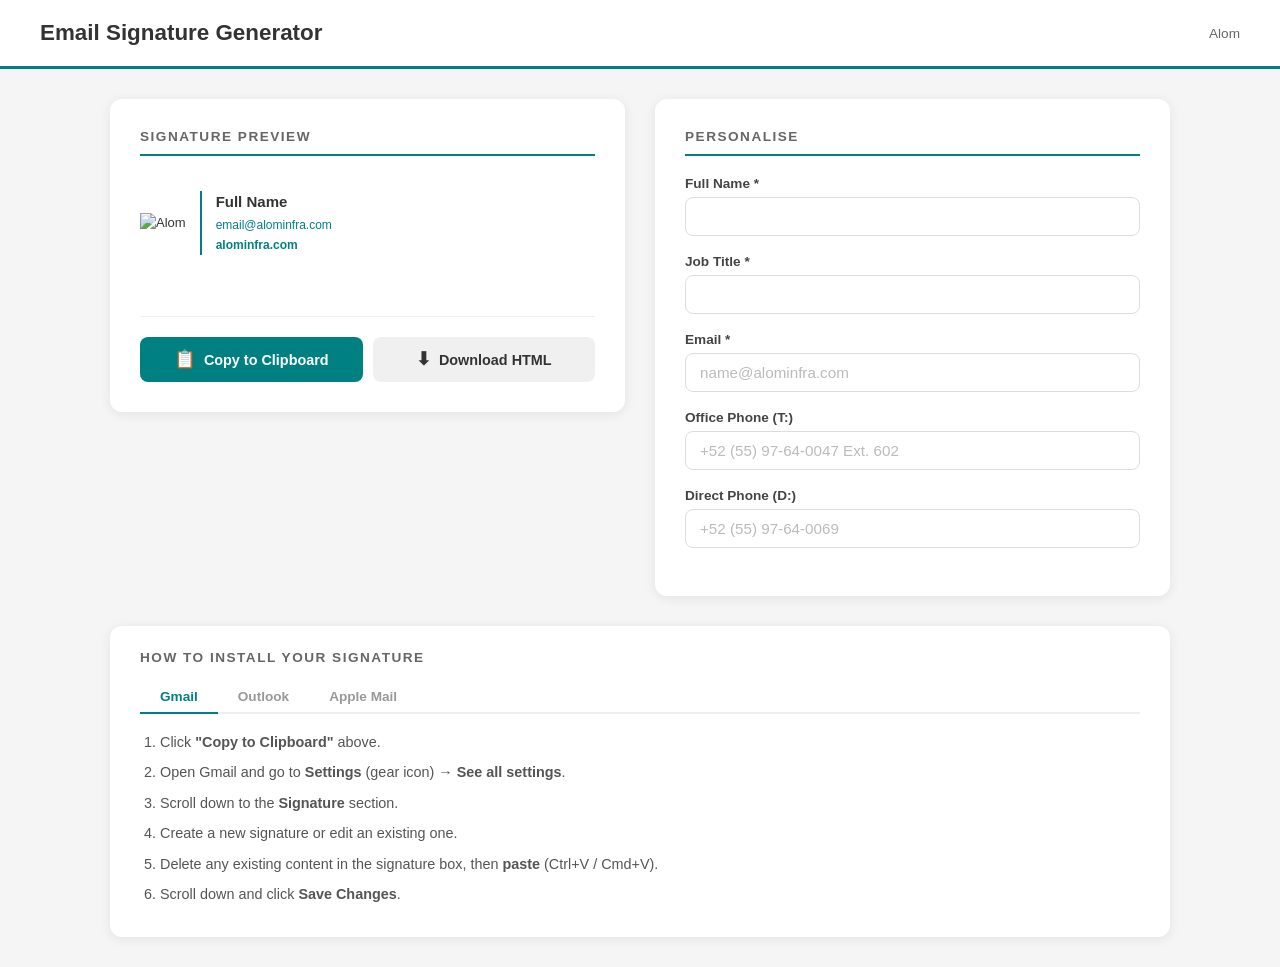
==== clients/alom/index.html @ 448b0e9b "Add Alom client with custom signature template New template with vertical divider layout, office/dir" ====
<!DOCTYPE html>
<html lang="en">
<head>
  <meta charset="UTF-8">
  <meta name="viewport" content="width=device-width, initial-scale=1.0">
  <title>Alom - Email Signature Generator</title>
  <link rel="stylesheet" href="../../shared/style.css">
</head>
<body>

  <div class="header">
    <h1>Email Signature Generator</h1>
    <span class="company-badge">Alom</span>
  </div>

  <div class="container">
    <!-- Preview Panel -->
    <div class="preview-panel">
      <h2>Signature Preview</h2>
      <div id="signature-preview"></div>
      <div class="actions">
        <button class="btn btn-primary" onclick="SignatureApp.copyToClipboard()">
          <span class="icon">&#128203;</span> Copy to Clipboard
        </button>
        <button class="btn btn-secondary" onclick="SignatureApp.downloadHTML()">
          <span class="icon">&#11015;</span> Download HTML
        </button>
      </div>
    </div>

    <!-- Form Panel -->
    <div class="form-panel">
      <h2>Personalise</h2>
      <div id="form-fields"></div>
    </div>
  </div>

  <!-- Install Instructions -->
  <div class="instructions">
    <div class="instructions-card">
      <h3>How to Install Your Signature</h3>
      <div class="tabs">
        <button class="tab active" data-tab="gmail">Gmail</button>
        <button class="tab" data-tab="outlook">Outlook</button>
        <button class="tab" data-tab="applemail">Apple Mail</button>
      </div>
      <div id="gmail" class="tab-content active">
        <ol>
          <li>Click <strong>"Copy to Clipboard"</strong> above.</li>
          <li>Open Gmail and go to <strong>Settings</strong> (gear icon) &rarr; <strong>See all settings</strong>.</li>
          <li>Scroll down to the <strong>Signature</strong> section.</li>
          <li>Create a new signature or edit an existing one.</li>
          <li>Delete any existing content in the signature box, then <strong>paste</strong> (Ctrl+V / Cmd+V).</li>
          <li>Scroll down and click <strong>Save Changes</strong>.</li>
        </ol>
      </div>
      <div id="outlook" class="tab-content">
        <ol>
          <li>Click <strong>"Copy to Clipboard"</strong> above.</li>
          <li>Open Outlook and go to <strong>Settings</strong> &rarr; <strong>Mail</strong> &rarr; <strong>Compose and reply</strong>.</li>
          <li>Under <strong>Email signature</strong>, create a new signature or edit an existing one.</li>
          <li>Clear the box, then <strong>paste</strong> (Ctrl+V / Cmd+V).</li>
          <li>Click <strong>Save</strong>.</li>
        </ol>
      </div>
      <div id="applemail" class="tab-content">
        <ol>
          <li>Click <strong>"Download HTML"</strong> above to download the signature file.</li>
          <li>Open the downloaded HTML file in <strong>Safari</strong>.</li>
          <li>Select all (Cmd+A) and copy (Cmd+C).</li>
          <li>Open <strong>Mail</strong> &rarr; <strong>Settings</strong> &rarr; <strong>Signatures</strong>.</li>
          <li>Create a new signature and paste (Cmd+V).</li>
        </ol>
      </div>
    </div>
  </div>

  <script src="../../shared/signature.js"></script>
</body>
</html>
---- shared/style.css ----
* {
  margin: 0;
  padding: 0;
  box-sizing: border-box;
}

body {
  font-family: 'Segoe UI', -apple-system, BlinkMacSystemFont, sans-serif;
  background: #f5f5f5;
  color: #333;
  min-height: 100vh;
}

/* Header */
.header {
  background: #fff;
  border-bottom: 3px solid var(--accent-color, #C8A951);
  padding: 20px 40px;
  display: flex;
  align-items: center;
  justify-content: space-between;
}

.header h1 {
  font-size: 1.4rem;
  color: var(--text-color, #333);
  font-weight: 600;
}

.header .company-badge {
  font-size: 0.85rem;
  color: var(--secondary-color, #666);
}

/* Main Layout */
.container {
  max-width: 1100px;
  margin: 30px auto;
  padding: 0 20px;
  display: grid;
  grid-template-columns: 1fr 1fr;
  gap: 30px;
  align-items: start;
}

/* Preview Panel */
.preview-panel {
  background: #fff;
  border-radius: 12px;
  padding: 30px;
  box-shadow: 0 2px 12px rgba(0, 0, 0, 0.08);
  position: sticky;
  top: 20px;
}

.preview-panel h2 {
  font-size: 0.85rem;
  text-transform: uppercase;
  letter-spacing: 1.5px;
  color: var(--secondary-color, #666);
  margin-bottom: 20px;
  padding-bottom: 10px;
  border-bottom: 2px solid var(--accent-color, #C8A951);
}

#signature-preview {
  padding: 15px 0;
  min-height: 120px;
}

/* Action Buttons */
.actions {
  display: flex;
  gap: 10px;
  margin-top: 20px;
  padding-top: 20px;
  border-top: 1px solid #eee;
}

.btn {
  flex: 1;
  padding: 12px 20px;
  border: none;
  border-radius: 8px;
  font-size: 0.9rem;
  font-weight: 600;
  cursor: pointer;
  transition: all 0.2s;
  display: flex;
  align-items: center;
  justify-content: center;
  gap: 8px;
}

.btn-primary {
  background: var(--primary-color, #9B1B30);
  color: #fff;
}

.btn-primary:hover {
  opacity: 0.9;
  transform: translateY(-1px);
}

.btn-secondary {
  background: #f0f0f0;
  color: #333;
}

.btn-secondary:hover {
  background: #e0e0e0;
  transform: translateY(-1px);
}

.btn .icon {
  font-size: 1.1rem;
}

/* Success Toast */
.toast {
  position: fixed;
  bottom: 30px;
  left: 50%;
  transform: translateX(-50%) translateY(100px);
  background: #2d8a4e;
  color: #fff;
  padding: 12px 24px;
  border-radius: 8px;
  font-size: 0.9rem;
  font-weight: 500;
  box-shadow: 0 4px 12px rgba(0, 0, 0, 0.2);
  transition: transform 0.3s ease;
  z-index: 1000;
}

.toast.show {
  transform: translateX(-50%) translateY(0);
}

/* Form Panel */
.form-panel {
  background: #fff;
  border-radius: 12px;
  padding: 30px;
  box-shadow: 0 2px 12px rgba(0, 0, 0, 0.08);
}

.form-panel h2 {
  font-size: 0.85rem;
  text-transform: uppercase;
  letter-spacing: 1.5px;
  color: var(--secondary-color, #666);
  margin-bottom: 20px;
  padding-bottom: 10px;
  border-bottom: 2px solid var(--accent-color, #C8A951);
}

.form-group {
  margin-bottom: 18px;
}

.form-group label {
  display: block;
  font-size: 0.85rem;
  font-weight: 600;
  color: #444;
  margin-bottom: 6px;
}

.form-group input,
.form-group select {
  width: 100%;
  padding: 10px 14px;
  border: 1.5px solid #ddd;
  border-radius: 8px;
  font-size: 0.95rem;
  color: #333;
  transition: border-color 0.2s;
  font-family: inherit;
}

.form-group input:focus,
.form-group select:focus {
  outline: none;
  border-color: var(--primary-color, #9B1B30);
  box-shadow: 0 0 0 3px rgba(155, 27, 48, 0.1);
}

.form-group input::placeholder {
  color: #bbb;
}

/* Instructions Panel */
.instructions {
  max-width: 1100px;
  margin: 0 auto 30px;
  padding: 0 20px;
}

.instructions-card {
  background: #fff;
  border-radius: 12px;
  padding: 24px 30px;
  box-shadow: 0 2px 12px rgba(0, 0, 0, 0.08);
}

.instructions-card h3 {
  font-size: 0.85rem;
  text-transform: uppercase;
  letter-spacing: 1.5px;
  color: var(--secondary-color, #666);
  margin-bottom: 16px;
}

.instructions-card .tabs {
  display: flex;
  gap: 0;
  margin-bottom: 16px;
  border-bottom: 2px solid #eee;
}

.instructions-card .tab {
  padding: 8px 20px;
  background: none;
  border: none;
  font-size: 0.85rem;
  font-weight: 600;
  color: #999;
  cursor: pointer;
  border-bottom: 2px solid transparent;
  margin-bottom: -2px;
  transition: all 0.2s;
}

.instructions-card .tab.active {
  color: var(--primary-color, #9B1B30);
  border-bottom-color: var(--primary-color, #9B1B30);
}

.instructions-card .tab-content {
  display: none;
  font-size: 0.9rem;
  line-height: 1.7;
  color: #555;
}

.instructions-card .tab-content.active {
  display: block;
}

.instructions-card ol {
  padding-left: 20px;
}

.instructions-card li {
  margin-bottom: 6px;
}

/* Responsive */
@media (max-width: 768px) {
  .container {
    grid-template-columns: 1fr;
  }

  .preview-panel {
    position: static;
    order: -1;
  }

  .header {
    padding: 15px 20px;
    flex-direction: column;
    gap: 5px;
  }
}

/* Landing Page */
.landing {
  max-width: 700px;
  margin: 60px auto;
  padding: 0 20px;
  text-align: center;
}

.landing h1 {
  font-size: 2rem;
  margin-bottom: 10px;
}

.landing p {
  color: #666;
  margin-bottom: 40px;
}

.client-list {
  list-style: none;
  display: grid;
  gap: 12px;
}

.client-list a {
  display: block;
  padding: 20px 24px;
  background: #fff;
  border-radius: 10px;
  text-decoration: none;
  color: #333;
  font-weight: 600;
  font-size: 1.1rem;
  box-shadow: 0 2px 8px rgba(0, 0, 0, 0.06);
  transition: all 0.2s;
  text-align: left;
}

.client-list a:hover {
  transform: translateY(-2px);
  box-shadow: 0 4px 16px rgba(0, 0, 0, 0.12);
}

.client-list .arrow {
  float: right;
  color: #999;
}
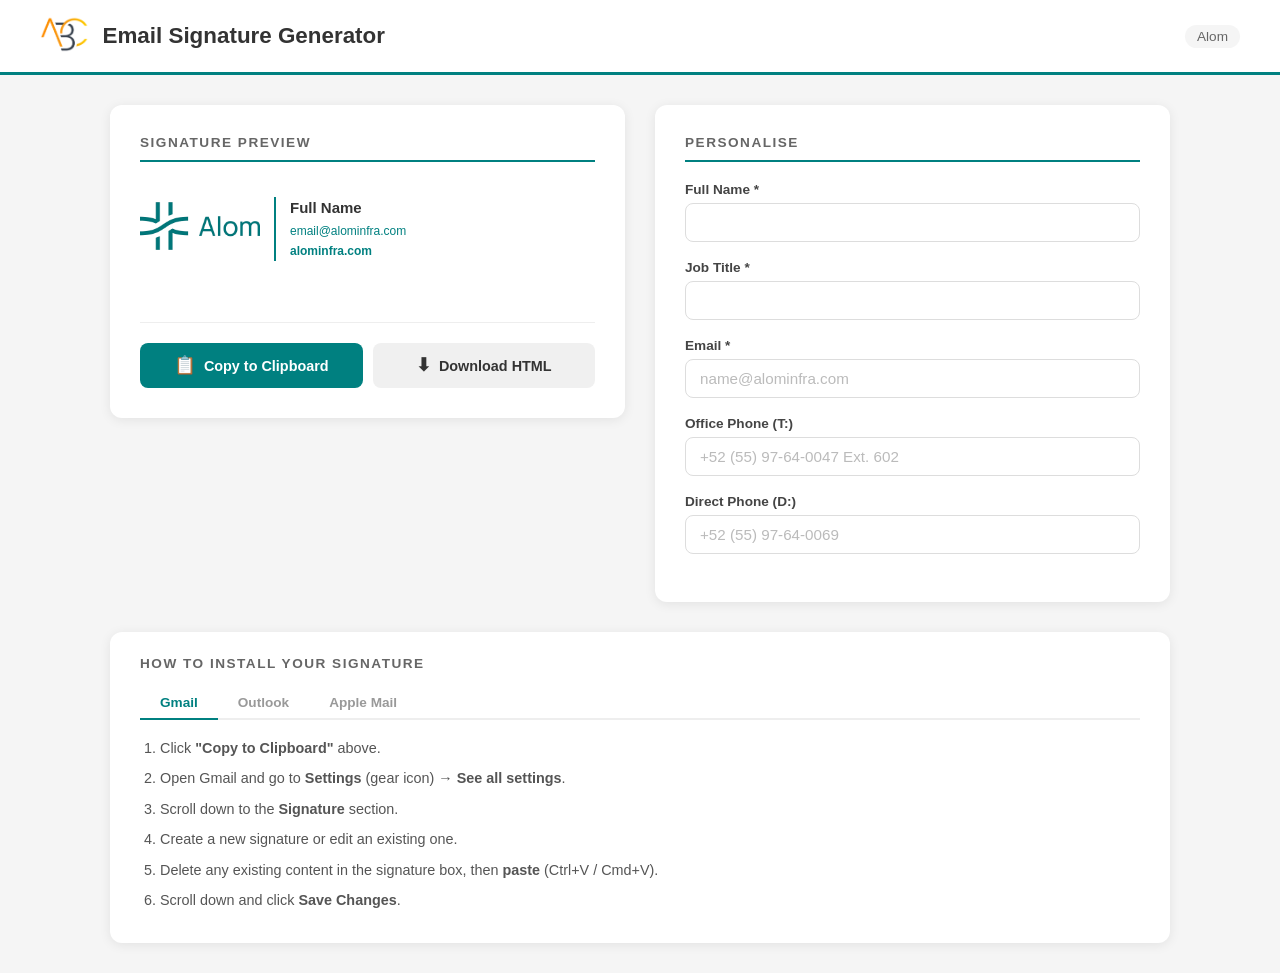
==== commit b87ba950: "Add ABC Sistemas branding with logo and mascot - ABC logo in header of all client pages (links back " ====
--- a/clients/alom/index.html
+++ b/clients/alom/index.html
@@ -9,7 +9,10 @@
 <body>
 
   <div class="header">
-    <h1>Email Signature Generator</h1>
+    <div class="header-left">
+      <a href="../../"><img src="../../shared/assets/ABC_logo_simple.png" alt="ABC Sistemas" class="header-logo"></a>
+      <h1>Email Signature Generator</h1>
+    </div>
     <span class="company-badge">Alom</span>
   </div>
 
--- a/shared/style.css
+++ b/shared/style.css
@@ -15,10 +15,21 @@
 .header {
   background: #fff;
   border-bottom: 3px solid var(--accent-color, #C8A951);
-  padding: 20px 40px;
+  padding: 16px 40px;
   display: flex;
   align-items: center;
   justify-content: space-between;
+}
+
+.header-left {
+  display: flex;
+  align-items: center;
+  gap: 14px;
+}
+
+.header-logo {
+  height: 36px;
+  width: auto;
 }
 
 .header h1 {
@@ -30,6 +41,10 @@
 .header .company-badge {
   font-size: 0.85rem;
   color: var(--secondary-color, #666);
+  background: #f5f5f5;
+  padding: 4px 12px;
+  border-radius: 20px;
+  font-weight: 500;
 }
 
 /* Main Layout */
@@ -277,19 +292,57 @@
 /* Landing Page */
 .landing {
   max-width: 700px;
-  margin: 60px auto;
+  margin: 40px auto;
   padding: 0 20px;
   text-align: center;
 }
 
+.landing-brand {
+  display: flex;
+  flex-direction: column;
+  align-items: center;
+  gap: 16px;
+  margin-bottom: 10px;
+}
+
+.landing-logo {
+  height: 50px;
+  width: auto;
+}
+
+.landing-mascot {
+  width: 180px;
+  height: auto;
+  margin-bottom: 8px;
+  filter: drop-shadow(0 4px 12px rgba(0,0,0,0.1));
+}
+
 .landing h1 {
-  font-size: 2rem;
-  margin-bottom: 10px;
+  font-size: 1.8rem;
+  margin-bottom: 6px;
+  color: #2c3e50;
 }
 
 .landing p {
-  color: #666;
-  margin-bottom: 40px;
+  color: #888;
+  margin-bottom: 30px;
+  font-size: 0.95rem;
+}
+
+.landing .powered-by {
+  margin-top: 40px;
+  font-size: 0.75rem;
+  color: #bbb;
+  display: flex;
+  align-items: center;
+  justify-content: center;
+  gap: 6px;
+}
+
+.landing .powered-by img {
+  height: 18px;
+  width: auto;
+  opacity: 0.5;
 }
 
 .client-list {
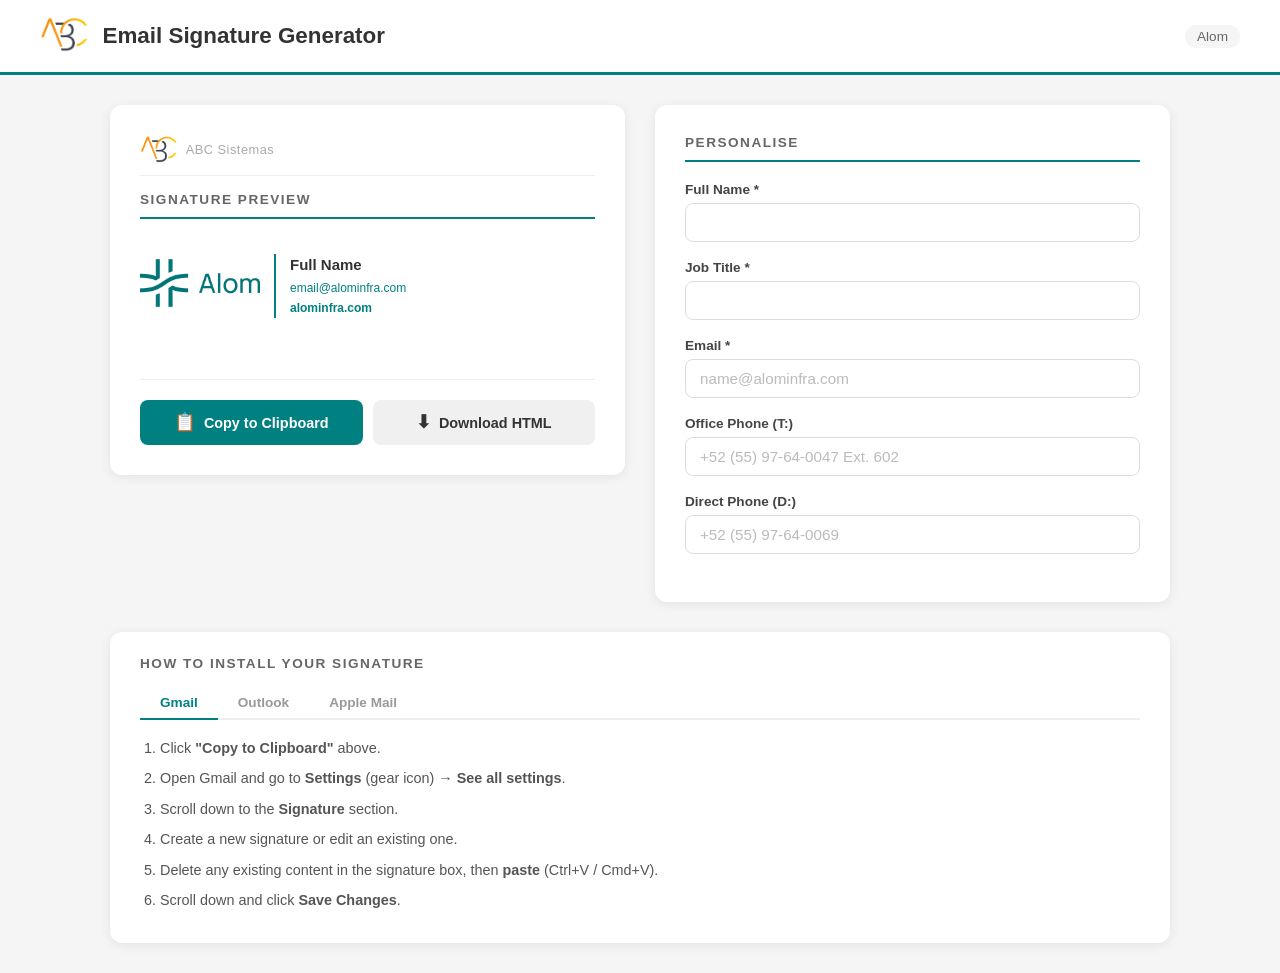
==== commit a8d2c833: "Add ABC Sistemas branding strip to Alom preview panel Co-Authored-By: Claude Opus 4.6 (1M context) <" ====
--- a/clients/alom/index.html
+++ b/clients/alom/index.html
@@ -19,6 +19,10 @@
   <div class="container">
     <!-- Preview Panel -->
     <div class="preview-panel">
+      <div class="preview-branding">
+        <img src="../../shared/assets/ABC_logo_simple.png" alt="ABC Sistemas">
+        <span>ABC Sistemas</span>
+      </div>
       <h2>Signature Preview</h2>
       <div id="signature-preview"></div>
       <div class="actions">
--- a/shared/style.css
+++ b/shared/style.css
@@ -66,6 +66,28 @@
   box-shadow: 0 2px 12px rgba(0, 0, 0, 0.08);
   position: sticky;
   top: 20px;
+}
+
+/* Preview Branding Strip */
+.preview-branding {
+  display: flex;
+  align-items: center;
+  gap: 8px;
+  margin-bottom: 16px;
+  padding-bottom: 12px;
+  border-bottom: 1px solid #eee;
+}
+
+.preview-branding img {
+  height: 28px;
+  width: auto;
+}
+
+.preview-branding span {
+  font-size: 0.8rem;
+  color: #aaa;
+  font-weight: 500;
+  letter-spacing: 0.5px;
 }
 
 .preview-panel h2 {
@@ -291,30 +313,41 @@
 
 /* Landing Page */
 .landing {
+  position: relative;
+  min-height: 100vh;
+  display: flex;
+  align-items: center;
+  justify-content: center;
+  overflow: hidden;
+}
+
+.landing-bg-mascot {
+  position: absolute;
+  top: 50%;
+  left: 50%;
+  transform: translate(-50%, -50%);
+  width: 500px;
+  height: 500px;
+  background: url('../shared/assets/mascota_abc_nice.jpeg') center/contain no-repeat;
+  opacity: 0.06;
+  filter: blur(2px) grayscale(30%);
+  pointer-events: none;
+  z-index: 0;
+}
+
+.landing-content {
+  position: relative;
+  z-index: 1;
   max-width: 700px;
-  margin: 40px auto;
+  width: 100%;
   padding: 0 20px;
   text-align: center;
-}
-
-.landing-brand {
-  display: flex;
-  flex-direction: column;
-  align-items: center;
-  gap: 16px;
-  margin-bottom: 10px;
 }
 
 .landing-logo {
   height: 50px;
   width: auto;
-}
-
-.landing-mascot {
-  width: 180px;
-  height: auto;
-  margin-bottom: 8px;
-  filter: drop-shadow(0 4px 12px rgba(0,0,0,0.1));
+  margin-bottom: 16px;
 }
 
 .landing h1 {
@@ -333,16 +366,6 @@
   margin-top: 40px;
   font-size: 0.75rem;
   color: #bbb;
-  display: flex;
-  align-items: center;
-  justify-content: center;
-  gap: 6px;
-}
-
-.landing .powered-by img {
-  height: 18px;
-  width: auto;
-  opacity: 0.5;
 }
 
 .client-list {
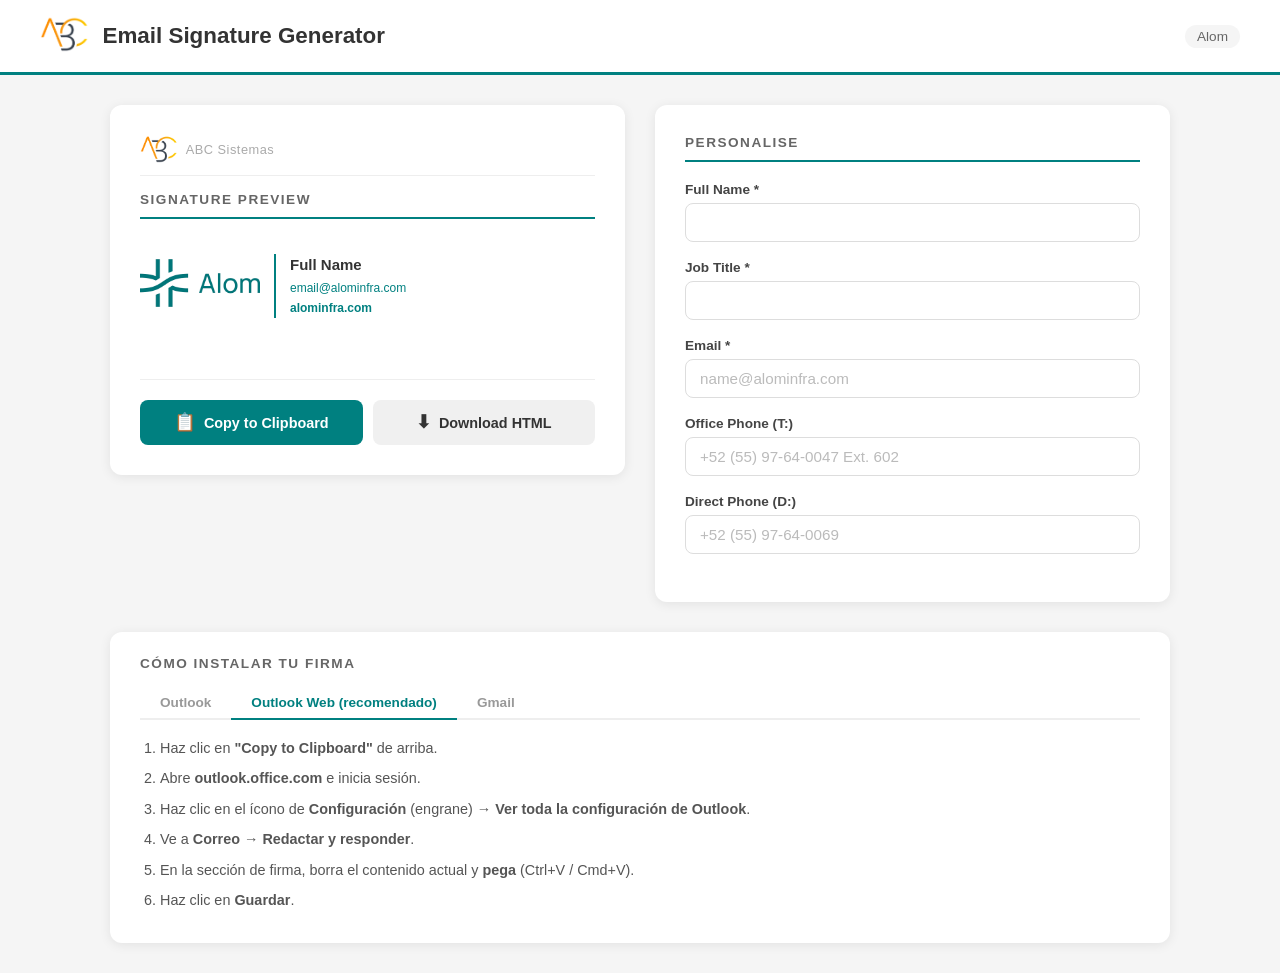
==== commit fc3c9a52: "Make Outlook Web the default tab with (recomendado) label Co-Authored-By: Claude Opus 4.6 (1M contex" ====
--- a/clients/alom/index.html
+++ b/clients/alom/index.html
@@ -45,38 +45,39 @@
   <!-- Install Instructions -->
   <div class="instructions">
     <div class="instructions-card">
-      <h3>How to Install Your Signature</h3>
+      <h3>Cómo instalar tu firma</h3>
       <div class="tabs">
-        <button class="tab active" data-tab="gmail">Gmail</button>
         <button class="tab" data-tab="outlook">Outlook</button>
-        <button class="tab" data-tab="applemail">Apple Mail</button>
-      </div>
-      <div id="gmail" class="tab-content active">
-        <ol>
-          <li>Click <strong>"Copy to Clipboard"</strong> above.</li>
-          <li>Open Gmail and go to <strong>Settings</strong> (gear icon) &rarr; <strong>See all settings</strong>.</li>
-          <li>Scroll down to the <strong>Signature</strong> section.</li>
-          <li>Create a new signature or edit an existing one.</li>
-          <li>Delete any existing content in the signature box, then <strong>paste</strong> (Ctrl+V / Cmd+V).</li>
-          <li>Scroll down and click <strong>Save Changes</strong>.</li>
-        </ol>
+        <button class="tab active" data-tab="outlookweb">Outlook Web (recomendado)</button>
+        <button class="tab" data-tab="gmail">Gmail</button>
       </div>
       <div id="outlook" class="tab-content">
         <ol>
-          <li>Click <strong>"Copy to Clipboard"</strong> above.</li>
-          <li>Open Outlook and go to <strong>Settings</strong> &rarr; <strong>Mail</strong> &rarr; <strong>Compose and reply</strong>.</li>
-          <li>Under <strong>Email signature</strong>, create a new signature or edit an existing one.</li>
-          <li>Clear the box, then <strong>paste</strong> (Ctrl+V / Cmd+V).</li>
-          <li>Click <strong>Save</strong>.</li>
+          <li>Haz clic en <strong>"Copy to Clipboard"</strong> de arriba.</li>
+          <li>Abre Outlook y ve a <strong>Configuración</strong> &rarr; <strong>Correo</strong> &rarr; <strong>Redactar y responder</strong>.</li>
+          <li>En <strong>Firma de correo electrónico</strong>, crea una nueva firma o edita una existente.</li>
+          <li>Borra el contenido actual y <strong>pega</strong> (Ctrl+V / Cmd+V).</li>
+          <li>Haz clic en <strong>Guardar</strong>.</li>
         </ol>
       </div>
-      <div id="applemail" class="tab-content">
+      <div id="outlookweb" class="tab-content active">
         <ol>
-          <li>Click <strong>"Download HTML"</strong> above to download the signature file.</li>
-          <li>Open the downloaded HTML file in <strong>Safari</strong>.</li>
-          <li>Select all (Cmd+A) and copy (Cmd+C).</li>
-          <li>Open <strong>Mail</strong> &rarr; <strong>Settings</strong> &rarr; <strong>Signatures</strong>.</li>
-          <li>Create a new signature and paste (Cmd+V).</li>
+          <li>Haz clic en <strong>"Copy to Clipboard"</strong> de arriba.</li>
+          <li>Abre <strong>outlook.office.com</strong> e inicia sesión.</li>
+          <li>Haz clic en el ícono de <strong>Configuración</strong> (engrane) &rarr; <strong>Ver toda la configuración de Outlook</strong>.</li>
+          <li>Ve a <strong>Correo</strong> &rarr; <strong>Redactar y responder</strong>.</li>
+          <li>En la sección de firma, borra el contenido actual y <strong>pega</strong> (Ctrl+V / Cmd+V).</li>
+          <li>Haz clic en <strong>Guardar</strong>.</li>
+        </ol>
+      </div>
+      <div id="gmail" class="tab-content">
+        <ol>
+          <li>Haz clic en <strong>"Copy to Clipboard"</strong> de arriba.</li>
+          <li>Abre Gmail y ve a <strong>Configuración</strong> (ícono de engrane) &rarr; <strong>Ver todos los ajustes</strong>.</li>
+          <li>Baja hasta la sección de <strong>Firma</strong>.</li>
+          <li>Crea una nueva firma o edita una existente.</li>
+          <li>Borra el contenido actual del cuadro de firma y <strong>pega</strong> (Ctrl+V / Cmd+V).</li>
+          <li>Baja y haz clic en <strong>Guardar cambios</strong>.</li>
         </ol>
       </div>
     </div>
--- a/shared/style.css
+++ b/shared/style.css
@@ -326,8 +326,8 @@
   top: 50%;
   left: 50%;
   transform: translate(-50%, -50%);
-  width: 500px;
-  height: 500px;
+  width: 800px;
+  height: 800px;
   background: url('../shared/assets/mascota_abc_nice.jpeg') center/contain no-repeat;
   opacity: 0.06;
   filter: blur(2px) grayscale(30%);
